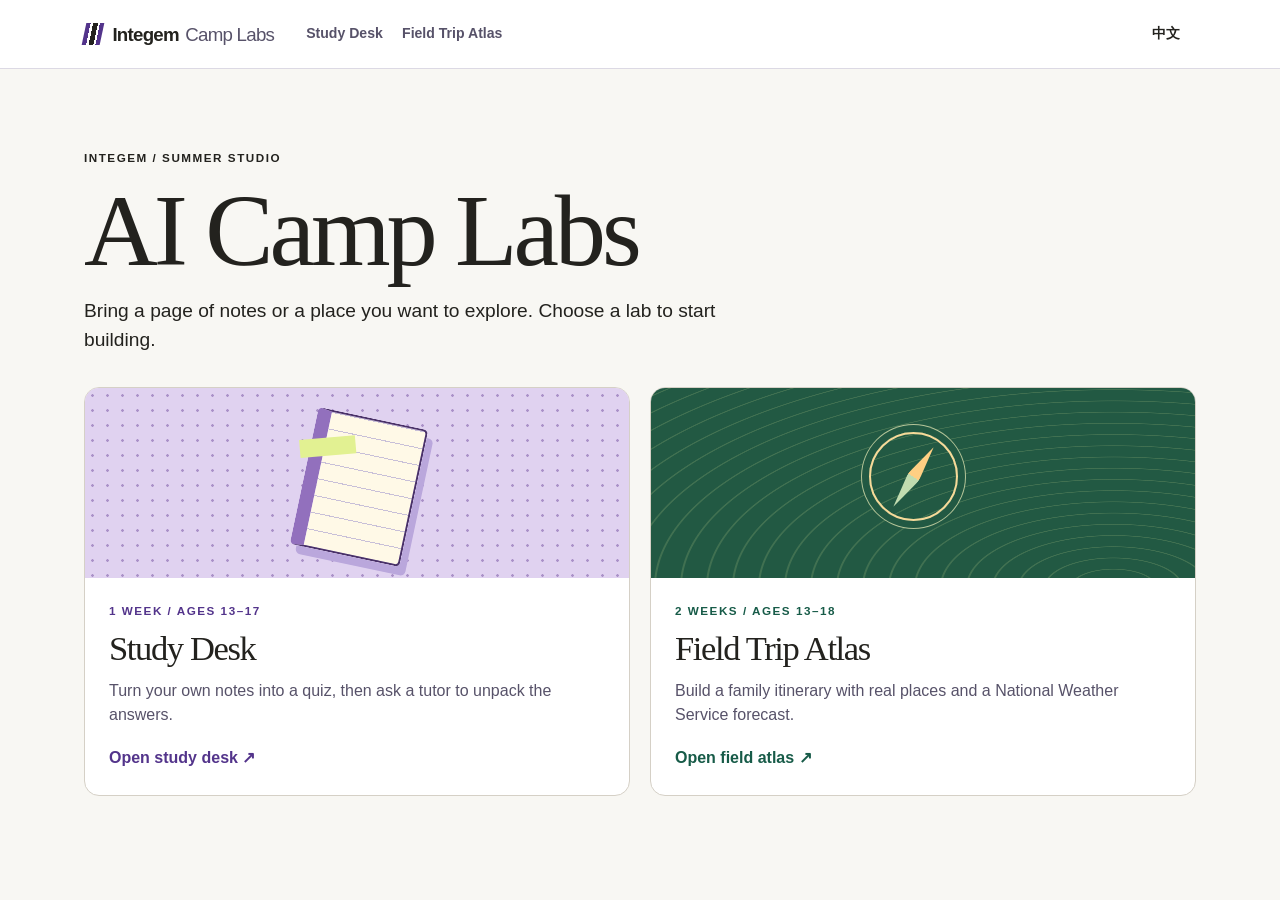
==== docs/index.html @ 94a26881 "Build both bilingual camp labs and the course home" ====
<!doctype html>
<html lang="en">
<head>
  <meta charset="utf-8">
  <meta name="viewport" content="width=device-width,initial-scale=1">
  <meta name="referrer" content="strict-origin-when-cross-origin">
  <title>Course studio · Integem Camp Labs</title>
  <link rel="stylesheet" href="./camp.css">
  <script src="./config.js" defer></script>
  <script type="module" src="./home.js"></script>
</head>
<body class="home">
  <header id="mast"></header>
  <main id="app" tabindex="-1"></main>
  <noscript>Enable JavaScript to open Course studio. <a href="./">Course home</a></noscript>
</body>
</html>
---- docs/camp.css ----
*{box-sizing:border-box}
:root{color-scheme:light;--ink:#231f33;--muted:#575269;--line:#dcd9e4;--paper:#f8f6fb;--panel:#fff;--accent:#53348b;--deep:#38265e;--soft:#eee6fb;--mark:#ecf688;--serif:"Instrument Serif",Georgia,"Times New Roman",serif;--sans:"Inter","Segoe UI","Microsoft YaHei",Arial,sans-serif}
body{background:var(--paper);color:var(--ink);font:16px/1.55 var(--sans);margin:0;min-height:100vh}
body.travel{--ink:#173a31;--muted:#486657;--line:#ced9cd;--paper:#f5f6ed;--accent:#175b48;--deep:#164132;--soft:#e0eddc;--mark:#ffd07d}
a{color:var(--accent);text-underline-offset:.2em}button,input,textarea,select{font:inherit}button{appearance:none;cursor:pointer;border:1px solid var(--line);background:white;color:var(--ink);border-radius:8px;min-height:44px;padding:.54rem .92rem;font-weight:630;line-height:1.28}
button:hover:not(:disabled),.course:hover{border-color:var(--accent)}button:disabled{opacity:.52;cursor:default}button:focus-visible,a:focus-visible,input:focus-visible,textarea:focus-visible,select:focus-visible{outline:3px solid #bf7200;outline-offset:3px}
button.primary{color:white;background:var(--accent);border-color:var(--accent)}button.primary:hover:not(:disabled){background:var(--deep)}button.subtle,.chip.active{background:var(--soft);border-color:var(--accent);color:var(--accent)}button.text-btn{background:none;border:0;color:var(--accent);text-decoration:underline;text-underline-offset:3px}
#mast{background:var(--panel);border-bottom:1px solid var(--line)}.mast-inner{max-width:1200px;margin:auto;padding:12px clamp(16px,4vw,44px);display:flex;gap:2rem;align-items:center}.brand{display:flex;gap:.4rem;align-items:center;color:var(--ink);font-size:1.17rem;font-weight:800;text-decoration:none;white-space:nowrap;letter-spacing:-.04em}.brand span{font-weight:500;color:var(--muted)}.sigil{width:18px;height:22px;background:linear-gradient(90deg,var(--accent) 0 24%,transparent 24% 38%,var(--ink) 38% 65%,transparent 65% 76%,var(--accent) 76%);transform:skew(-12deg);margin-right:.25rem}.mast-inner nav{display:flex;gap:1.2rem;align-items:center}.mast-inner nav a{font-size:.88rem;font-weight:650;color:var(--muted);text-decoration:none;padding:7px 0}.mast-inner nav a[aria-current]{color:var(--accent);box-shadow:0 2px var(--accent)}.toolbar{margin-left:auto;display:flex;gap:.5rem;align-items:center}.toolbar button{font-size:.85rem}.language{background:transparent;border-color:transparent}
.skip{position:absolute;transform:translateY(-140%);background:white;padding:8px;z-index:5}.skip:focus{transform:translateY(0)}
main{max-width:1200px;margin:auto;padding:clamp(18px,3.3vw,42px) clamp(16px,4vw,44px) 80px}h1,h2,h3,p{margin:0}h1,h2{font-family:var(--serif);font-weight:500;line-height:1.04;letter-spacing:-.04em}h1{font-size:clamp(2.65rem,6.4vw,5.5rem)}h2{font-size:clamp(1.65rem,2.7vw,2.25rem)}h3{font-size:1.05rem;line-height:1.35}p{overflow-wrap:anywhere}.eyebrow{font-size:.73rem;font-weight:780;letter-spacing:.13em;text-transform:uppercase;margin-bottom:.65rem}.intro{font-size:clamp(1rem,1.55vw,1.2rem);max-width:62ch;margin-top:.7rem}.hero{position:relative;isolation:isolate;overflow:hidden;display:flex;align-items:center;min-height:185px;padding:clamp(22px,3.3vw,40px);border-radius:17px;margin-bottom:20px}.hero>div:first-child{z-index:1;max-width:76%}.study .hero{background:#e6dcfc;color:#352153}.travel .hero{background:#164635;color:#fff9df}.hero-art{position:absolute;inset:0 0 0 auto;width:29%;overflow:hidden;pointer-events:none}.hero-art.study{background-image:radial-gradient(#a793ca 1px,transparent 1.5px);background-size:13px 13px}.hero-art .shape{position:absolute;display:block}.hero-art.study .a,.cover.study .emblem{width:118px;height:150px;left:30%;top:11%;background:repeating-linear-gradient(0deg,#fff9e7 0 16px,#c8bfd8 16px 17px);border:2px solid #493168;border-left:14px solid #9270bd;transform:rotate(12deg);box-shadow:7px 8px 0 #baa7dc;border-radius:5px}.hero-art.study .b{width:83px;height:20px;background:#e6f588;left:18%;top:31%;transform:rotate(-8deg)}.hero-art.study .c{background:#4d3579;width:10px;height:110px;right:19%;top:33%;transform:rotate(25deg);border-radius:5px}
.hero-art.travel,.cover.travel{background-color:#225943;background-image:repeating-radial-gradient(ellipse at 85% 105%,transparent 0 15px,#8baa734a 16px 17px,transparent 18px 26px)}.hero-art.travel .a,.cover.travel .emblem{width:89px;height:89px;left:39%;top:22%;border-radius:50%;border:2px solid #f6da99;box-shadow:0 0 0 7px #225943,0 0 0 8px #b5c599}.hero-art.travel .b,.cover.travel .emblem i{width:13px;height:72px;background:linear-gradient(#ffcf83 50%,#c1dcb0 50%);clip-path:polygon(50% 0%,100% 50%,50% 100%,0% 50%);transform:rotate(34deg);top:calc(22% + 9px);left:calc(39% + 37px)}
.grid{display:grid;grid-template-columns:minmax(0,1.04fr) minmax(0,1fr);gap:18px;align-items:start}.stack{display:grid;gap:18px;min-width:0}.panel{min-width:0;border:1px solid var(--line);border-radius:14px;background:var(--panel);padding:clamp(16px,2.35vw,28px);display:grid;gap:14px}.field{display:grid;gap:6px;min-width:0}.field>span,.field-title{font-size:.86rem;font-weight:720}.field input,.field select,.field textarea,input[type=date],select,textarea{width:100%;min-width:0;max-width:100%;padding:10px 12px;border:1px solid #aca8b7;border-radius:7px;background:white;color:var(--ink);font-size:1rem}.field input,.field select,select{min-height:44px}.field textarea,textarea{resize:vertical;line-height:1.55}.notes{min-height:238px;background:repeating-linear-gradient(transparent 0 26px,#e8e2ef 26px 27px) local!important;font-family:var(--serif);font-size:1.1rem!important;line-height:27px!important}.actions,.chips,.row{display:flex;flex-wrap:wrap;gap:.5rem;align-items:center}.row.split{justify-content:space-between}.pair{display:grid;grid-template-columns:minmax(0,1.35fr) minmax(0,1fr);gap:12px}.small{font-size:.88rem}.muted,.small{color:var(--muted)}.notice{font-size:.9rem;color:var(--accent);overflow-wrap:anywhere}.notice:empty{display:none}.error{color:#a02f24}.tag{display:inline-block;background:var(--soft);border-radius:5px;color:var(--accent);font-weight:730;font-size:.73rem;letter-spacing:.035em;padding:3px 8px}.note-block{border-left:3px solid var(--accent);background:var(--soft);padding:10px 14px;border-radius:0 6px 6px 0}.note-block q{display:block;margin-top:6px}.options{display:grid;gap:8px}.option{display:flex;align-items:center;gap:.75rem;text-align:left;font-weight:500;min-height:46px}.option span:first-child{border:1px solid var(--line);font-size:.79rem;font-weight:740;border-radius:5px;padding:.1rem .4rem}.option[aria-pressed=true]{border-color:var(--accent);background:var(--soft)}.option:disabled{opacity:1}.option.correct{background:#e5f3d9;border-color:#628047}.option.wrong{background:#fff0e7;border-color:#a35a39}.score{font:500 2.6rem/1 var(--serif)}.review,.places,.itinerary,.thread,.weather-days{display:grid;gap:9px}.review-item,.place,.stop,.day-card,.bubble{border:1px solid var(--line);border-radius:9px;padding:12px;display:grid;gap:7px;min-width:0}.review-item button,.place button,.stop button{justify-self:start}.place-head{display:flex;align-items:baseline;justify-content:space-between;gap:8px}.place-head h3{min-width:0}.place .actions a{font-size:.87rem}.chip{min-height:40px;font-size:.85rem;padding:.4rem .7rem;border-radius:20px}.day-title{font-weight:750;color:var(--accent)}.itinerary>section{display:grid;gap:9px;border-top:1px solid var(--line);padding-top:14px}.stop{background:var(--paper)}.stop .actions button{min-width:42px}.stop p,.bubble p,.weather-days p{white-space:pre-wrap}.weather-days{grid-template-columns:repeat(auto-fit,minmax(min(100%,150px),1fr))}.day-card{background:#f2f5e8}.weather-period+.weather-period{border-top:1px solid var(--line);margin-top:6px;padding-top:5px}.bubble{background:var(--paper)}.bubble.user{border-left:3px solid var(--accent)}.thread{max-height:390px;overflow:auto}.thread:empty{display:none}.ai-dialog{color:var(--ink);background:var(--panel);border:1px solid var(--line);border-radius:14px;width:min(480px,calc(100% - 24px));max-height:calc(100dvh - 30px);overflow:auto;padding:clamp(16px,3vw,28px)}.ai-dialog form{display:grid;gap:13px}.ai-dialog::backdrop{background:#211a2d80}
.home{--paper:#f8f7f3;--ink:#23221e}.home-intro{padding:2.4rem 0 2rem}.home-intro h1{font-size:clamp(3rem,8vw,7rem)}.course-grid{display:grid;grid-template-columns:1fr 1fr;gap:20px}.course{display:block;overflow:hidden;color:inherit;text-decoration:none;border:1px solid #d5d0c6;border-radius:15px;background:#fff}.cover{height:clamp(120px,15vw,190px);position:relative;overflow:hidden}.cover.study{background-color:#e0d2f0;background-image:radial-gradient(#aa91c8 1.2px,transparent 1.5px);background-size:15px 15px}.cover.study .emblem{position:absolute;left:40%;top:15%;width:112px;height:140px}.cover.study .emblem i{display:block;width:56px;height:18px;background:#e2f192;transform:translate(-25px,26px) rotate(-17deg)}.cover.travel .emblem{position:absolute;top:23%;left:40%}.cover.travel .emblem i{position:absolute;top:7px;left:36px}.course-copy{padding:24px}.course-copy p:not(.eyebrow){margin:12px 0;color:var(--muted)}.course-copy strong{display:inline-block;margin-top:6px}.course.travel .eyebrow,.course.travel strong{color:#175b48}.course.study .eyebrow,.course.study strong{color:#53348b}
@media(max-width:780px){.mast-inner{gap:1rem;flex-wrap:wrap}.grid{grid-template-columns:1fr}.hero{min-height:168px}.hero>div:first-child{max-width:78%}.grid .stack{display:contents}.panel[data-order]{order:var(--order)}.mast-inner nav{gap:.8rem}.course-grid{gap:12px}}
@media(max-width:610px){.mast-inner{row-gap:3px;padding-block:8px}.mast-inner nav{order:3;flex-basis:100%}.toolbar{gap:0}.toolbar button{min-height:40px;padding:5px 9px}.hero>div:first-child{max-width:100%}.hero-art{display:none}.hero{min-height:0}.course-grid{grid-template-columns:1fr}.home-intro{padding:1.4rem 0}.course-copy{padding:18px}.cover{height:110px}.cover.study .emblem{height:100px;width:80px}.cover.travel .emblem{top:10%}.panel{gap:12px}.field textarea.notes{min-height:175px}.actions button{flex-grow:0}.pair{gap:8px}.place-head{flex-wrap:wrap}.ai-dialog{margin:auto}.mast-inner nav a{padding:4px 0}.small{font-size:.85rem}}
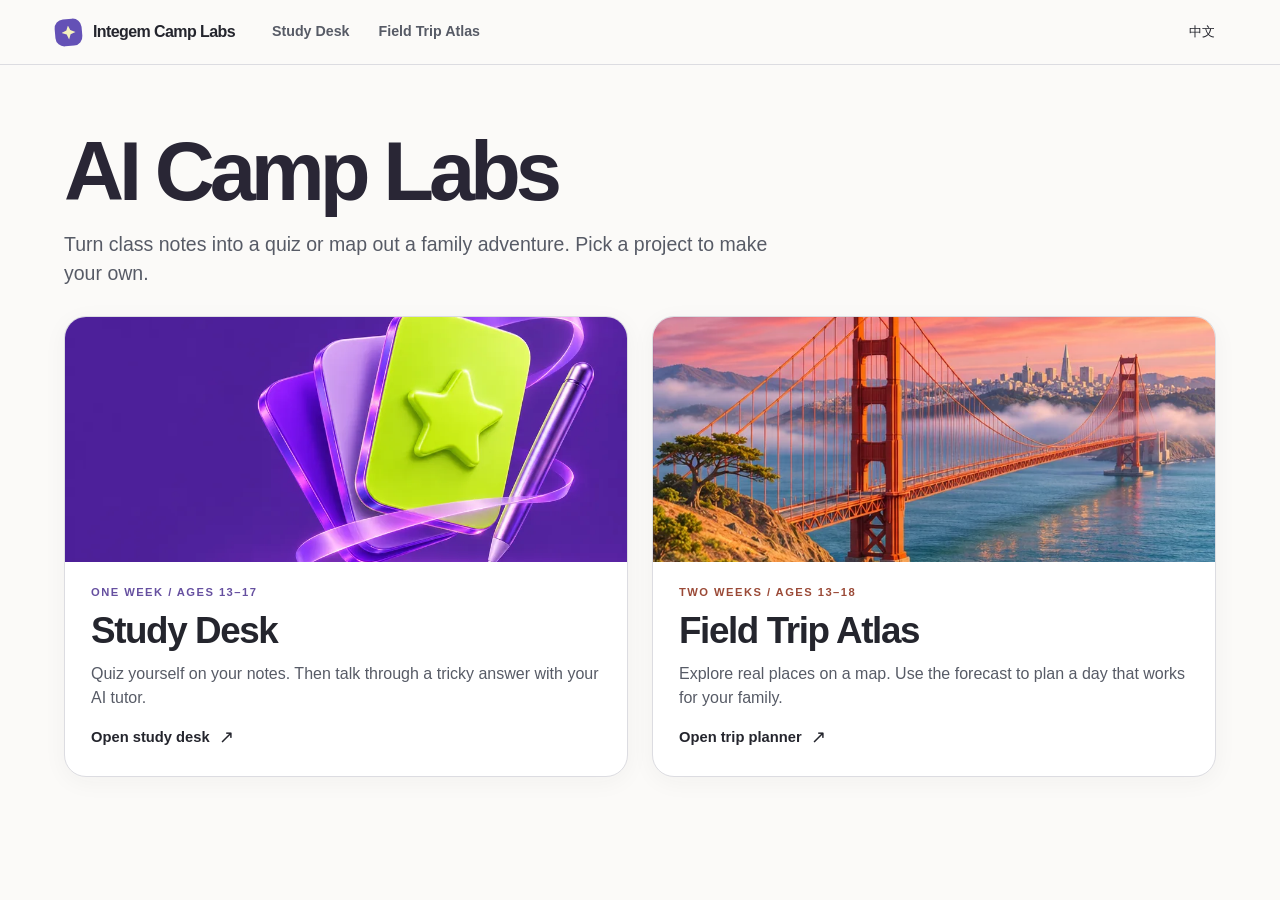
==== commit 5dd31035: "Preserve mobile navigation for keyboard users and polish trip dates" ====
--- a/docs/index.html
+++ b/docs/index.html
@@ -2,12 +2,14 @@
 <html lang="en">
 <head>
   <meta charset="utf-8">
-  <meta name="viewport" content="width=device-width,initial-scale=1">
+  <meta name="viewport" content="width=device-width,initial-scale=1,viewport-fit=cover">
   <meta name="referrer" content="strict-origin-when-cross-origin">
   <title>Course studio · Integem Camp Labs</title>
   <link rel="stylesheet" href="./camp.css">
+  <link rel="stylesheet" href="./mobile.css" data-app-style>
+  <meta name="theme-color" content="#faf7ef">
   <script src="./config.js" defer></script>
-  <script type="module" src="./home.js"></script>
+  <script type="module" src="./home.js?v=pocket1"></script>
 </head>
 <body class="home">
   <header id="mast"></header>
--- a/docs/camp.css
+++ b/docs/camp.css
@@ -1,15 +1,1429 @@
-*{box-sizing:border-box}
-:root{color-scheme:light;--ink:#231f33;--muted:#575269;--line:#dcd9e4;--paper:#f8f6fb;--panel:#fff;--accent:#53348b;--deep:#38265e;--soft:#eee6fb;--mark:#ecf688;--serif:"Instrument Serif",Georgia,"Times New Roman",serif;--sans:"Inter","Segoe UI","Microsoft YaHei",Arial,sans-serif}
-body{background:var(--paper);color:var(--ink);font:16px/1.55 var(--sans);margin:0;min-height:100vh}
-body.travel{--ink:#173a31;--muted:#486657;--line:#ced9cd;--paper:#f5f6ed;--accent:#175b48;--deep:#164132;--soft:#e0eddc;--mark:#ffd07d}
-a{color:var(--accent);text-underline-offset:.2em}button,input,textarea,select{font:inherit}button{appearance:none;cursor:pointer;border:1px solid var(--line);background:white;color:var(--ink);border-radius:8px;min-height:44px;padding:.54rem .92rem;font-weight:630;line-height:1.28}
-button:hover:not(:disabled),.course:hover{border-color:var(--accent)}button:disabled{opacity:.52;cursor:default}button:focus-visible,a:focus-visible,input:focus-visible,textarea:focus-visible,select:focus-visible{outline:3px solid #bf7200;outline-offset:3px}
-button.primary{color:white;background:var(--accent);border-color:var(--accent)}button.primary:hover:not(:disabled){background:var(--deep)}button.subtle,.chip.active{background:var(--soft);border-color:var(--accent);color:var(--accent)}button.text-btn{background:none;border:0;color:var(--accent);text-decoration:underline;text-underline-offset:3px}
-#mast{background:var(--panel);border-bottom:1px solid var(--line)}.mast-inner{max-width:1200px;margin:auto;padding:12px clamp(16px,4vw,44px);display:flex;gap:2rem;align-items:center}.brand{display:flex;gap:.4rem;align-items:center;color:var(--ink);font-size:1.17rem;font-weight:800;text-decoration:none;white-space:nowrap;letter-spacing:-.04em}.brand span{font-weight:500;color:var(--muted)}.sigil{width:18px;height:22px;background:linear-gradient(90deg,var(--accent) 0 24%,transparent 24% 38%,var(--ink) 38% 65%,transparent 65% 76%,var(--accent) 76%);transform:skew(-12deg);margin-right:.25rem}.mast-inner nav{display:flex;gap:1.2rem;align-items:center}.mast-inner nav a{font-size:.88rem;font-weight:650;color:var(--muted);text-decoration:none;padding:7px 0}.mast-inner nav a[aria-current]{color:var(--accent);box-shadow:0 2px var(--accent)}.toolbar{margin-left:auto;display:flex;gap:.5rem;align-items:center}.toolbar button{font-size:.85rem}.language{background:transparent;border-color:transparent}
-.skip{position:absolute;transform:translateY(-140%);background:white;padding:8px;z-index:5}.skip:focus{transform:translateY(0)}
-main{max-width:1200px;margin:auto;padding:clamp(18px,3.3vw,42px) clamp(16px,4vw,44px) 80px}h1,h2,h3,p{margin:0}h1,h2{font-family:var(--serif);font-weight:500;line-height:1.04;letter-spacing:-.04em}h1{font-size:clamp(2.65rem,6.4vw,5.5rem)}h2{font-size:clamp(1.65rem,2.7vw,2.25rem)}h3{font-size:1.05rem;line-height:1.35}p{overflow-wrap:anywhere}.eyebrow{font-size:.73rem;font-weight:780;letter-spacing:.13em;text-transform:uppercase;margin-bottom:.65rem}.intro{font-size:clamp(1rem,1.55vw,1.2rem);max-width:62ch;margin-top:.7rem}.hero{position:relative;isolation:isolate;overflow:hidden;display:flex;align-items:center;min-height:185px;padding:clamp(22px,3.3vw,40px);border-radius:17px;margin-bottom:20px}.hero>div:first-child{z-index:1;max-width:76%}.study .hero{background:#e6dcfc;color:#352153}.travel .hero{background:#164635;color:#fff9df}.hero-art{position:absolute;inset:0 0 0 auto;width:29%;overflow:hidden;pointer-events:none}.hero-art.study{background-image:radial-gradient(#a793ca 1px,transparent 1.5px);background-size:13px 13px}.hero-art .shape{position:absolute;display:block}.hero-art.study .a,.cover.study .emblem{width:118px;height:150px;left:30%;top:11%;background:repeating-linear-gradient(0deg,#fff9e7 0 16px,#c8bfd8 16px 17px);border:2px solid #493168;border-left:14px solid #9270bd;transform:rotate(12deg);box-shadow:7px 8px 0 #baa7dc;border-radius:5px}.hero-art.study .b{width:83px;height:20px;background:#e6f588;left:18%;top:31%;transform:rotate(-8deg)}.hero-art.study .c{background:#4d3579;width:10px;height:110px;right:19%;top:33%;transform:rotate(25deg);border-radius:5px}
-.hero-art.travel,.cover.travel{background-color:#225943;background-image:repeating-radial-gradient(ellipse at 85% 105%,transparent 0 15px,#8baa734a 16px 17px,transparent 18px 26px)}.hero-art.travel .a,.cover.travel .emblem{width:89px;height:89px;left:39%;top:22%;border-radius:50%;border:2px solid #f6da99;box-shadow:0 0 0 7px #225943,0 0 0 8px #b5c599}.hero-art.travel .b,.cover.travel .emblem i{width:13px;height:72px;background:linear-gradient(#ffcf83 50%,#c1dcb0 50%);clip-path:polygon(50% 0%,100% 50%,50% 100%,0% 50%);transform:rotate(34deg);top:calc(22% + 9px);left:calc(39% + 37px)}
-.grid{display:grid;grid-template-columns:minmax(0,1.04fr) minmax(0,1fr);gap:18px;align-items:start}.stack{display:grid;gap:18px;min-width:0}.panel{min-width:0;border:1px solid var(--line);border-radius:14px;background:var(--panel);padding:clamp(16px,2.35vw,28px);display:grid;gap:14px}.field{display:grid;gap:6px;min-width:0}.field>span,.field-title{font-size:.86rem;font-weight:720}.field input,.field select,.field textarea,input[type=date],select,textarea{width:100%;min-width:0;max-width:100%;padding:10px 12px;border:1px solid #aca8b7;border-radius:7px;background:white;color:var(--ink);font-size:1rem}.field input,.field select,select{min-height:44px}.field textarea,textarea{resize:vertical;line-height:1.55}.notes{min-height:238px;background:repeating-linear-gradient(transparent 0 26px,#e8e2ef 26px 27px) local!important;font-family:var(--serif);font-size:1.1rem!important;line-height:27px!important}.actions,.chips,.row{display:flex;flex-wrap:wrap;gap:.5rem;align-items:center}.row.split{justify-content:space-between}.pair{display:grid;grid-template-columns:minmax(0,1.35fr) minmax(0,1fr);gap:12px}.small{font-size:.88rem}.muted,.small{color:var(--muted)}.notice{font-size:.9rem;color:var(--accent);overflow-wrap:anywhere}.notice:empty{display:none}.error{color:#a02f24}.tag{display:inline-block;background:var(--soft);border-radius:5px;color:var(--accent);font-weight:730;font-size:.73rem;letter-spacing:.035em;padding:3px 8px}.note-block{border-left:3px solid var(--accent);background:var(--soft);padding:10px 14px;border-radius:0 6px 6px 0}.note-block q{display:block;margin-top:6px}.options{display:grid;gap:8px}.option{display:flex;align-items:center;gap:.75rem;text-align:left;font-weight:500;min-height:46px}.option span:first-child{border:1px solid var(--line);font-size:.79rem;font-weight:740;border-radius:5px;padding:.1rem .4rem}.option[aria-pressed=true]{border-color:var(--accent);background:var(--soft)}.option:disabled{opacity:1}.option.correct{background:#e5f3d9;border-color:#628047}.option.wrong{background:#fff0e7;border-color:#a35a39}.score{font:500 2.6rem/1 var(--serif)}.review,.places,.itinerary,.thread,.weather-days{display:grid;gap:9px}.review-item,.place,.stop,.day-card,.bubble{border:1px solid var(--line);border-radius:9px;padding:12px;display:grid;gap:7px;min-width:0}.review-item button,.place button,.stop button{justify-self:start}.place-head{display:flex;align-items:baseline;justify-content:space-between;gap:8px}.place-head h3{min-width:0}.place .actions a{font-size:.87rem}.chip{min-height:40px;font-size:.85rem;padding:.4rem .7rem;border-radius:20px}.day-title{font-weight:750;color:var(--accent)}.itinerary>section{display:grid;gap:9px;border-top:1px solid var(--line);padding-top:14px}.stop{background:var(--paper)}.stop .actions button{min-width:42px}.stop p,.bubble p,.weather-days p{white-space:pre-wrap}.weather-days{grid-template-columns:repeat(auto-fit,minmax(min(100%,150px),1fr))}.day-card{background:#f2f5e8}.weather-period+.weather-period{border-top:1px solid var(--line);margin-top:6px;padding-top:5px}.bubble{background:var(--paper)}.bubble.user{border-left:3px solid var(--accent)}.thread{max-height:390px;overflow:auto}.thread:empty{display:none}.ai-dialog{color:var(--ink);background:var(--panel);border:1px solid var(--line);border-radius:14px;width:min(480px,calc(100% - 24px));max-height:calc(100dvh - 30px);overflow:auto;padding:clamp(16px,3vw,28px)}.ai-dialog form{display:grid;gap:13px}.ai-dialog::backdrop{background:#211a2d80}
-.home{--paper:#f8f7f3;--ink:#23221e}.home-intro{padding:2.4rem 0 2rem}.home-intro h1{font-size:clamp(3rem,8vw,7rem)}.course-grid{display:grid;grid-template-columns:1fr 1fr;gap:20px}.course{display:block;overflow:hidden;color:inherit;text-decoration:none;border:1px solid #d5d0c6;border-radius:15px;background:#fff}.cover{height:clamp(120px,15vw,190px);position:relative;overflow:hidden}.cover.study{background-color:#e0d2f0;background-image:radial-gradient(#aa91c8 1.2px,transparent 1.5px);background-size:15px 15px}.cover.study .emblem{position:absolute;left:40%;top:15%;width:112px;height:140px}.cover.study .emblem i{display:block;width:56px;height:18px;background:#e2f192;transform:translate(-25px,26px) rotate(-17deg)}.cover.travel .emblem{position:absolute;top:23%;left:40%}.cover.travel .emblem i{position:absolute;top:7px;left:36px}.course-copy{padding:24px}.course-copy p:not(.eyebrow){margin:12px 0;color:var(--muted)}.course-copy strong{display:inline-block;margin-top:6px}.course.travel .eyebrow,.course.travel strong{color:#175b48}.course.study .eyebrow,.course.study strong{color:#53348b}
-@media(max-width:780px){.mast-inner{gap:1rem;flex-wrap:wrap}.grid{grid-template-columns:1fr}.hero{min-height:168px}.hero>div:first-child{max-width:78%}.grid .stack{display:contents}.panel[data-order]{order:var(--order)}.mast-inner nav{gap:.8rem}.course-grid{gap:12px}}
-@media(max-width:610px){.mast-inner{row-gap:3px;padding-block:8px}.mast-inner nav{order:3;flex-basis:100%}.toolbar{gap:0}.toolbar button{min-height:40px;padding:5px 9px}.hero>div:first-child{max-width:100%}.hero-art{display:none}.hero{min-height:0}.course-grid{grid-template-columns:1fr}.home-intro{padding:1.4rem 0}.course-copy{padding:18px}.cover{height:110px}.cover.study .emblem{height:100px;width:80px}.cover.travel .emblem{top:10%}.panel{gap:12px}.field textarea.notes{min-height:175px}.actions button{flex-grow:0}.pair{gap:8px}.place-head{flex-wrap:wrap}.ai-dialog{margin:auto}.mast-inner nav a{padding:4px 0}.small{font-size:.85rem}}
+* {
+  box-sizing: border-box;
+}
+[hidden] {
+  display: none !important;
+}
+:root {
+  color-scheme: light;
+  --page: #fbfaf8;
+  --panel: #fff;
+  --surface: #f4f3f0;
+  --ink: #24252d;
+  --muted: #575b66;
+  --line: #dcdce1;
+  --accent: #b6324c;
+  --on-accent: #fff;
+  --tint: #fceaf0;
+  --field: #fff;
+  --display: Inter, Geist, "Segoe UI", "Helvetica Neue", Arial, sans-serif;
+  --shadow: 0 5px 24px #2523320b;
+  font-family: var(--display);
+  font-synthesis: none;
+}
+body {
+  margin: 0;
+  background: var(--page);
+  color: var(--ink);
+  font-size: 16px;
+  line-height: 1.5;
+  -webkit-font-smoothing: antialiased;
+}
+body.study {
+  color-scheme: dark;
+  --page: #16171f;
+  --panel: #21232e;
+  --surface: #292b38;
+  --ink: #f6f4ff;
+  --muted: #bab9cd;
+  --line: #404151;
+  --accent: #c7b6ff;
+  --on-accent: #272036;
+  --tint: #383249;
+  --field: #191b24;
+  --shadow: 0 5px 24px #06081314;
+}
+body.travel {
+  --page: #fcfbf8;
+  --surface: #f6f4ef;
+}
+a {
+  color: inherit;
+  text-underline-offset: 0.22em;
+}
+a:hover {
+  text-decoration: underline;
+}
+h1,
+h2,
+h3,
+p,
+figure {
+  margin: 0;
+}
+h1,
+h2,
+h3 {
+  line-height: 1.14;
+  letter-spacing: -0.038em;
+  text-wrap: balance;
+}
+h1 {
+  font-size: clamp(2.6rem, 5.9vw, 5rem);
+  font-weight: 755;
+  letter-spacing: -0.062em;
+}
+h2 {
+  font-size: clamp(1.3rem, 2.1vw, 1.72rem);
+  font-weight: 715;
+}
+h3 {
+  font-size: 1.15rem;
+  font-weight: 685;
+}
+button,
+input,
+textarea,
+select {
+  font: inherit;
+}
+button,
+summary,
+select {
+  cursor: pointer;
+}
+button {
+  min-height: 42px;
+  background: var(--surface);
+  color: var(--ink);
+  border: 1px solid var(--line);
+  border-radius: 11px;
+  padding: 0.55rem 0.95rem;
+  font-size: 0.91rem;
+  font-weight: 620;
+  line-height: 1.25;
+}
+button:enabled:hover {
+  border-color: var(--muted);
+  filter: brightness(0.97);
+}
+button:disabled {
+  cursor: default;
+  opacity: 0.55;
+}
+button.primary,
+.map-add {
+  background: var(--accent);
+  color: var(--on-accent);
+  border-color: transparent;
+}
+button.primary:enabled:hover,
+.map-add:enabled:hover {
+  border-color: transparent;
+  filter: brightness(0.94);
+}
+button.text-btn {
+  background: transparent;
+  border-color: transparent;
+}
+button.text-btn:enabled:hover {
+  border-color: transparent;
+  text-decoration: underline;
+}
+:focus-visible {
+  outline: 3px solid #386dcf;
+  outline-offset: 3px;
+}
+.study :focus-visible {
+  outline-color: #ccbcff;
+}
+input,
+textarea,
+select {
+  color: var(--ink);
+  background: var(--field);
+  border: 1px solid var(--line);
+  border-radius: 11px;
+  min-width: 0;
+  width: 100%;
+  padding: 0.66rem 0.8rem;
+  min-height: 44px;
+  line-height: 1.4;
+  font-size: 1rem;
+}
+textarea {
+  resize: vertical;
+}
+main {
+  max-width: 1232px;
+  margin: 0 auto;
+  padding: 28px 40px 80px;
+}
+main:focus {
+  outline: none;
+}
+#mast {
+  border-bottom: 1px solid var(--line);
+  background: var(--panel);
+}
+.mast-inner {
+  max-width: 1232px;
+  min-height: 68px;
+  padding: 10px 40px;
+  margin: auto;
+  display: flex;
+  align-items: center;
+  gap: 26px;
+}
+.brand,
+.mast-inner nav a,
+.course {
+  text-decoration: none;
+}
+.brand {
+  display: inline-flex;
+  align-items: center;
+  gap: 7px;
+  white-space: nowrap;
+  font-weight: 760;
+  font-size: 1.06rem;
+  letter-spacing: -0.04em;
+}
+.brand:hover,
+.course:hover {
+  text-decoration: none;
+}
+.brand span {
+  font-weight: 510;
+  color: var(--muted);
+}
+.sigil {
+  width: 27px;
+  height: 27px;
+  border-radius: 9px;
+  background: #6451b6;
+  display: inline-grid;
+  place-items: center;
+  transform: rotate(-5deg);
+  margin-right: 2px;
+}
+.sigil::before {
+  content: "";
+  width: 14px;
+  height: 14px;
+  background: #f5f2be;
+  clip-path: polygon(
+    50% 0,
+    64% 34%,
+    100% 50%,
+    64% 63%,
+    50% 100%,
+    36% 63%,
+    0 50%,
+    36% 34%
+  );
+}
+.study .sigil {
+  background: #c1adfb;
+}
+.study .sigil::before {
+  background: #30234b;
+}
+.mast-inner nav {
+  display: flex;
+  align-items: center;
+  gap: 7px;
+}
+.mast-inner nav a {
+  display: flex;
+  align-items: center;
+  min-height: 40px;
+  padding: 5px 11px;
+  font-size: 0.89rem;
+  font-weight: 600;
+  color: var(--muted);
+  border-radius: 9px;
+}
+.mast-inner nav a[aria-current="page"] {
+  color: var(--ink);
+  background: var(--surface);
+}
+.mast-inner nav a:hover {
+  color: var(--ink);
+}
+.toolbar {
+  margin-left: auto;
+  display: flex;
+  align-items: center;
+  gap: 7px;
+}
+.toolbar button {
+  background: transparent;
+  min-height: 40px;
+  padding: 0.45rem 0.85rem;
+}
+.toolbar .language {
+  border-color: transparent;
+}
+.skip {
+  position: absolute;
+  left: 1rem;
+  top: -8rem;
+  z-index: 12;
+  background: var(--panel);
+  padding: 10px;
+}
+.skip:focus {
+  top: 0.5rem;
+}
+.hero {
+  display: grid;
+  grid-template-columns: 1.06fr 1fr;
+  isolation: isolate;
+  position: relative;
+  overflow: hidden;
+  align-items: stretch;
+  min-height: 230px;
+  border-radius: 24px;
+}
+.hero-copy {
+  align-self: center;
+  padding: 32px clamp(24px, 4vw, 56px);
+  z-index: 1;
+}
+.hero .intro {
+  line-height: 1.52;
+  max-width: 32em;
+  margin-top: 12px;
+  font-size: clamp(0.99rem, 1.5vw, 1.13rem);
+}
+.eyebrow,
+.place-meta {
+  font-size: 0.7rem;
+  letter-spacing: 0.13em;
+  font-weight: 730;
+  line-height: 1.4;
+}
+.hero .eyebrow {
+  margin-bottom: 12px;
+}
+.hero-picture {
+  position: relative;
+  min-width: 0;
+  overflow: hidden;
+}
+.hero-image {
+  height: 100%;
+  width: 100%;
+  display: block;
+  position: absolute;
+  inset: 0;
+  object-fit: cover;
+  object-position: center;
+}
+.study-hero {
+  background: #302655;
+  color: #fff;
+}
+.study-hero .eyebrow {
+  color: #d8cbff;
+}
+.study-hero .intro {
+  color: #e3dbf1;
+}
+.study-hero .hero-image {
+  object-position: 50% 54%;
+  mask-image: linear-gradient(90deg, transparent 0, #000 18%);
+}
+.travel-hero {
+  background: #f6ebdd;
+  color: #302820;
+}
+.travel-hero .eyebrow {
+  color: #775138;
+}
+.travel-hero .intro {
+  color: #55483e;
+}
+.travel-hero .hero-image {
+  mask-image: linear-gradient(90deg, transparent 0, #000 15%);
+  object-position: 50% 55%;
+}
+.city-caption {
+  position: absolute;
+  right: 16px;
+  bottom: 12px;
+  color: #fff;
+  background: #292c3de0;
+  border-radius: 20px;
+  padding: 5px 12px;
+  font-size: 0.74rem;
+  font-weight: 650;
+}
+.home-intro {
+  padding: 32px 0 28px;
+}
+.home-intro h1 {
+  color: #292635;
+  font-size: clamp(3rem, 6.5vw, 5.4rem);
+}
+.home-intro .intro {
+  color: var(--muted);
+  font-size: clamp(1rem, 2vw, 1.22rem);
+  max-width: 37em;
+  margin-top: 10px;
+}
+.course-grid {
+  display: grid;
+  grid-template-columns: repeat(2, minmax(0, 1fr));
+  gap: 24px;
+}
+.course {
+  display: flex;
+  flex-direction: column;
+  overflow: hidden;
+  border-radius: 22px;
+  border: 1px solid var(--line);
+  background: var(--panel);
+  box-shadow: var(--shadow);
+  transition: transform 0.18s ease, box-shadow 0.18s ease;
+}
+.course:hover {
+  transform: translateY(-3px);
+  box-shadow: 0 8px 24px #29263518;
+}
+.course-image {
+  aspect-ratio: 2.3;
+  overflow: hidden;
+}
+.course-image img {
+  display: block;
+  width: 100%;
+  height: 100%;
+  object-fit: cover;
+  object-position: 50% 49%;
+}
+.course-copy {
+  padding: 23px 26px 25px;
+  display: grid;
+  gap: 10px;
+  flex: 1;
+}
+.course-copy .eyebrow {
+  color: #6650a0;
+}
+.course.travel .eyebrow {
+  color: #9b4a37;
+}
+.course-copy h2 {
+  font-size: clamp(1.65rem, 3vw, 2.3rem);
+}
+.course-copy > p:not(.eyebrow) {
+  color: var(--muted);
+  max-width: 33em;
+}
+.course-action {
+  display: inline-flex;
+  gap: 9px;
+  align-items: center;
+  align-self: end;
+  font-size: 0.92rem;
+  font-weight: 680;
+  padding-top: 4px;
+}
+.course-action span {
+  font-size: 1.1rem;
+}
+.view-tabs {
+  display: flex;
+  gap: 5px;
+  align-items: center;
+  flex-wrap: wrap;
+}
+.view-tab {
+  display: inline-flex;
+  align-items: center;
+  justify-content: center;
+  gap: 8px;
+  min-height: 43px;
+  background: transparent;
+  border-color: transparent;
+  color: var(--muted);
+  border-radius: 11px;
+  white-space: nowrap;
+}
+.view-tab[aria-pressed="true"] {
+  background: var(--ink);
+  color: var(--panel);
+  border-color: transparent;
+}
+.study .view-tab[aria-pressed="true"] {
+  color: #e6dcff;
+  background: #353044;
+}
+.view-tab:enabled:hover {
+  border-color: var(--line);
+}
+.tab-icon {
+  font-size: 1.08em;
+  line-height: 1;
+  opacity: 0.9;
+}
+.study #app > .view-tabs {
+  margin: 22px 0 16px;
+}
+.study-workspace,
+.atlas-workspace {
+  display: grid;
+  grid-template-columns: repeat(2, minmax(0, 1fr));
+  gap: 20px;
+  align-items: start;
+}
+.study-workspace[data-view="tutor"],
+.study-workspace[data-view="record"] {
+  grid-template-columns: minmax(0, 820px);
+}
+.panel {
+  background: var(--panel);
+  border: 1px solid var(--line);
+  border-radius: 19px;
+  box-shadow: var(--shadow);
+  padding: clamp(18px, 2.6vw, 29px);
+  min-width: 0;
+  scroll-margin-top: 16px;
+}
+.panel > h2 {
+  margin-bottom: 19px;
+}
+.panel > .field,
+.panel > .stack,
+.panel > p.small {
+  margin-bottom: 12px;
+}
+.panel > .actions {
+  margin-top: 14px;
+}
+.stack {
+  display: grid;
+  gap: 12px;
+  align-content: start;
+  min-width: 0;
+}
+.stack > button,
+.panel > button {
+  justify-self: start;
+  margin-right: auto;
+}
+.field {
+  display: flex;
+  flex-direction: column;
+  gap: 7px;
+  min-width: 0;
+  font-weight: 610;
+  font-size: 0.87rem;
+}
+.field textarea,
+.field input,
+.field select {
+  font-weight: 400;
+}
+.field textarea:focus,
+.field input:focus {
+  border-color: var(--accent);
+}
+.actions,
+.row,
+.chips,
+.map-tools,
+.map-detail-actions {
+  display: flex;
+  gap: 8px;
+  align-items: center;
+  flex-wrap: wrap;
+}
+.split {
+  justify-content: space-between;
+}
+.small,
+.muted,
+.notice,
+.place-desc,
+.map-help {
+  color: var(--muted);
+  font-size: 0.91rem;
+  line-height: 1.55;
+}
+.notice {
+  margin-top: 10px;
+  font-weight: 530;
+  overflow-wrap: anywhere;
+}
+.notice:empty {
+  display: none;
+}
+.error {
+  color: #ad2445;
+}
+.study .error {
+  color: #ffa5b9;
+}
+.tag {
+  display: inline-flex;
+  justify-self: start;
+  align-self: start;
+  align-items: center;
+  border-radius: 20px;
+  padding: 4px 9px;
+  background: var(--tint);
+  color: var(--accent);
+  font-size: 0.76rem;
+  font-weight: 680;
+}
+.notes {
+  min-height: 252px;
+  line-height: 1.62;
+}
+.quiz-glyph {
+  width: 45px;
+  height: 45px;
+  display: grid;
+  place-items: center;
+  border-radius: 15px;
+  color: #dbcdff;
+  background: #423561;
+  font-size: 1.65rem;
+  font-weight: 750;
+}
+.study .stack h3 {
+  line-height: 1.36;
+}
+.quiz-progress {
+  display: flex;
+  align-items: center;
+  gap: 12px;
+  font-size: 0.8rem;
+  color: var(--muted);
+}
+progress {
+  height: 6px;
+  accent-color: var(--accent);
+  width: min(140px, 40%);
+  border: 0;
+  border-radius: 8px;
+  overflow: hidden;
+  background: var(--line);
+}
+progress::-webkit-progress-bar {
+  background: var(--line);
+}
+progress::-webkit-progress-value {
+  background: var(--accent);
+}
+.options,
+.review,
+.recent-rounds {
+  display: grid;
+  gap: 8px;
+}
+.option {
+  display: flex;
+  align-items: flex-start;
+  text-align: left;
+  gap: 12px;
+  background: var(--field);
+  line-height: 1.48;
+  font-weight: 500;
+}
+.option > span:first-child {
+  flex: none;
+  font-size: 0.8rem;
+  background: var(--surface);
+  border: 1px solid var(--line);
+  border-radius: 7px;
+  min-width: 25px;
+  height: 25px;
+  display: grid;
+  place-items: center;
+}
+.option[aria-pressed="true"] {
+  background: var(--tint);
+  border-color: var(--accent);
+}
+.option:disabled {
+  opacity: 0.9;
+}
+.option.correct {
+  background: #223d34;
+  border-color: #84c9a6;
+}
+.option.wrong {
+  background: #4a2b3c;
+  border-color: #e29ab2;
+}
+.note-block {
+  border-left: 3px solid var(--accent);
+  background: var(--tint);
+  border-radius: 0 11px 11px 0;
+  padding: 12px 14px;
+  font-size: 0.92rem;
+}
+.note-block p,
+.review-item p,
+.bubble p {
+  margin-top: 5px;
+}
+.note-block q {
+  display: block;
+  margin-top: 6px;
+  color: var(--muted);
+}
+.score {
+  font-size: clamp(2.1rem, 5vw, 3rem);
+  font-weight: 735;
+  letter-spacing: -0.06em;
+  color: var(--accent);
+}
+.review-item,
+.round-row {
+  border-top: 1px solid var(--line);
+  padding: 12px 0;
+  overflow-wrap: anywhere;
+}
+.review-item .note-block,
+.review-item button {
+  margin-top: 8px;
+}
+.round-row {
+  display: flex;
+  justify-content: space-between;
+  align-items: center;
+  gap: 10px;
+}
+.recent-rounds {
+  margin: 12px 0;
+}
+.thread {
+  max-height: 340px;
+  overflow: auto;
+  display: grid;
+  gap: 8px;
+}
+.thread:empty {
+  display: none;
+}
+.bubble {
+  border-radius: 12px;
+  background: var(--surface);
+  padding: 12px 15px;
+  white-space: pre-wrap;
+  overflow-wrap: anywhere;
+}
+.bubble strong {
+  font-size: 0.83rem;
+  color: var(--accent);
+}
+.bubble.user {
+  border-left: 3px solid var(--line);
+}
+.trip-controls {
+  margin: 16px 0 0;
+  background: var(--panel);
+  border: 1px solid var(--line);
+  border-radius: 19px;
+  box-shadow: var(--shadow);
+  overflow: hidden;
+}
+.trip-bar {
+  display: grid;
+  grid-template-columns: 1.2fr 1.05fr 0.75fr auto;
+  align-items: center;
+  gap: 18px;
+  padding: 12px 20px;
+}
+.trip-bar .field {
+  gap: 1px;
+  padding-right: 14px;
+  border-right: 1px solid var(--line);
+}
+.trip-bar .field > span {
+  font-size: 0.76rem;
+  letter-spacing: 0.01em;
+}
+.trip-bar select,
+.trip-bar input {
+  border: 1px solid transparent;
+  padding: 3px 4px 3px 0;
+  min-height: 36px;
+  border-radius: 4px;
+  background: transparent;
+  font-weight: 570;
+}
+.trip-bar .primary {
+  border-radius: 24px;
+  min-height: 46px;
+  padding: 0 23px;
+}
+.trip-brief {
+  border-top: 1px solid var(--line);
+}
+.trip-brief summary {
+  display: flex;
+  align-items: center;
+  gap: 10px;
+  font-size: 0.85rem;
+  padding: 10px 20px;
+  min-height: 44px;
+  list-style: none;
+}
+.trip-brief summary::-webkit-details-marker {
+  display: none;
+}
+.trip-brief summary::after {
+  content: "+";
+  margin-left: auto;
+  font-weight: 650;
+  font-size: 1.12rem;
+}
+.trip-brief[open] summary::after {
+  content: "−";
+}
+.trip-brief summary span {
+  color: var(--muted);
+}
+.brief-body {
+  display: grid;
+  grid-template-columns: 1.1fr 1fr;
+  gap: 22px;
+  padding: 5px 20px 18px;
+}
+.brief-body .actions {
+  margin-top: 8px;
+}
+.trip-controls > .notice {
+  margin: 0;
+  padding: 8px 20px 12px;
+}
+.chip {
+  min-height: 36px;
+  border-radius: 25px;
+  background: var(--panel);
+  padding: 5px 12px;
+}
+.chip.active,
+.chip[aria-pressed="true"] {
+  background: var(--tint);
+  border-color: var(--accent);
+  color: var(--accent);
+}
+.atlas-toolbar {
+  display: flex;
+  align-items: center;
+  justify-content: space-between;
+  gap: 12px;
+  margin: 19px 0 14px;
+}
+.day-picker {
+  display: flex;
+  flex-direction: row;
+  align-items: center;
+  gap: 8px;
+  color: var(--muted);
+  font-size: 0.78rem;
+}
+.day-picker select {
+  width: auto;
+  font-size: 0.83rem;
+  color: var(--ink);
+  padding: 0.5rem;
+  min-height: 40px;
+}
+.atlas-workspace {
+  grid-template-columns: minmax(0, 1.03fr) minmax(0, 1fr);
+}
+.atlas-workspace[data-view="map"],
+.atlas-workspace[data-view="weather"] {
+  grid-template-columns: minmax(0, 1fr);
+}
+.places {
+  display: grid;
+  gap: 0;
+}
+.place {
+  display: grid;
+  grid-template-columns: 36px minmax(0, 1fr);
+  align-items: start;
+  gap: 12px;
+  padding: 16px 0;
+  border-top: 1px solid var(--line);
+}
+.place:first-child {
+  border-top: 0;
+  padding-top: 0;
+}
+.place:last-child {
+  padding-bottom: 0;
+}
+.place-letter {
+  margin-top: 2px;
+  width: 35px;
+  height: 38px;
+  border-radius: 12px;
+  display: grid;
+  place-items: center;
+  font-weight: 725;
+  font-size: 1.05rem;
+}
+.tone-0 {
+  background: #fbe4d8;
+  color: #884125;
+}
+.tone-1 {
+  background: #e7e0fa;
+  color: #534286;
+}
+.tone-2 {
+  background: #dcece3;
+  color: #345b43;
+}
+.tone-3 {
+  background: #dceaf3;
+  color: #325770;
+}
+.place-meta {
+  text-transform: uppercase;
+  font-size: 0.65rem;
+  letter-spacing: 0.085em;
+  color: var(--muted);
+}
+.place h3,
+.map-inspector h3 {
+  margin: 3px 0 6px;
+}
+.place-desc {
+  font-size: 0.88rem;
+}
+.place .actions {
+  margin-top: 8px;
+  gap: 4px 9px;
+}
+.place .actions button,
+.map-tool {
+  font-size: 0.8rem;
+  min-height: 36px;
+  padding: 5px 10px;
+}
+.place .actions a,
+.map-inspector a {
+  font-size: 0.81rem;
+  color: var(--muted);
+  font-weight: 580;
+}
+.add-place {
+  border-color: var(--line);
+  background: var(--surface);
+}
+.add-place:disabled,
+.map-add:disabled {
+  opacity: 0.85;
+  background: #e0eee5;
+  color: #346146;
+  border-color: transparent;
+}
+.weather-days {
+  display: grid;
+  grid-template-columns: repeat(auto-fit, minmax(min(220px, 100%), 1fr));
+  gap: 12px;
+}
+.day-card {
+  padding: 16px 17px;
+  border-radius: 13px;
+  border: 1px solid var(--line);
+  background: var(--surface);
+}
+.weather-period {
+  padding-top: 9px;
+  margin-top: 9px;
+  border-top: 1px solid var(--line);
+}
+.weather-period strong {
+  font-size: 1.05rem;
+}
+.day-card > strong {
+  font-size: 0.82rem;
+}
+.itinerary {
+  display: grid;
+  gap: 20px;
+}
+.day-title {
+  font-size: 1.06rem;
+  margin-bottom: 8px;
+}
+.stop {
+  padding: 12px 13px;
+  background: var(--surface);
+  border: 1px solid var(--line);
+  border-radius: 11px;
+  margin: 7px 0;
+}
+.stop .actions {
+  margin-top: 6px;
+}
+.stop .actions button {
+  min-width: 37px;
+  min-height: 36px;
+  padding: 4px 9px;
+}
+.map-panel {
+  padding: 0;
+  overflow: hidden;
+}
+.map-head,
+.map-place-top,
+.map-credit {
+  display: flex;
+  justify-content: space-between;
+  align-items: center;
+  gap: 8px;
+}
+.map-head {
+  padding: 16px 18px;
+}
+.map-tools {
+  gap: 5px;
+}
+.map-tool {
+  border-radius: 20px;
+}
+.map-scene {
+  position: relative;
+  height: clamp(310px, 32vw, 420px);
+  overflow: hidden;
+  background-color: #e4ece7;
+  background-image: linear-gradient(35deg, #c9dbd050 1px, transparent 1px),
+    linear-gradient(125deg, #b6cec050 1px, transparent 1px);
+  background-size: 25px 25px;
+}
+.atlas-workspace[data-view="map"] .map-scene {
+  height: clamp(340px, 47vh, 560px);
+}
+.atlas-map-surface {
+  position: absolute;
+  inset: 0;
+  overflow: hidden;
+  touch-action: none;
+  cursor: grab;
+  isolation: isolate;
+}
+.atlas-map-surface:focus-visible {
+  outline-offset: -3px;
+}
+.atlas-map-surface.dragging {
+  cursor: grabbing;
+}
+.map-tiles,
+.map-lines,
+.map-pins {
+  position: absolute;
+  inset: 0;
+  width: 100%;
+  height: 100%;
+  pointer-events: none;
+  overflow: hidden;
+}
+.map-tiles img {
+  position: absolute;
+  left: 0;
+  top: 0;
+  width: 256px;
+  height: 256px;
+  max-width: none;
+  user-select: none;
+}
+.visit-path {
+  fill: none;
+  stroke: #a92e50;
+  stroke-width: 3;
+  stroke-dasharray: 7 6;
+  stroke-linejoin: round;
+}
+.pin-leader {
+  stroke: #4a3642;
+  stroke-width: 1.7;
+}
+.pin-anchor {
+  fill: #463740;
+  stroke: white;
+  stroke-width: 1.3;
+}
+.atlas-pin {
+  position: absolute;
+  pointer-events: auto;
+  transform: translate(-50%, -50%);
+  min-width: 34px;
+  width: 34px;
+  min-height: 34px;
+  height: 34px;
+  border-radius: 50%;
+  background: #fff;
+  color: #302b39;
+  border: 2px solid #49384b;
+  box-shadow: 0 2px 7px #211b3044;
+  padding: 0;
+  font-size: 0.92rem;
+  font-weight: 750;
+}
+.atlas-pin.planned {
+  background: #9d2b4b;
+  color: white;
+  border-color: #fff;
+}
+.atlas-pin[aria-pressed="true"] {
+  box-shadow: 0 0 0 4px #f4ca52, 0 2px 7px #25233170;
+  z-index: 2;
+}
+.map-zoom {
+  position: absolute;
+  right: 10px;
+  top: 10px;
+  display: grid;
+  gap: 1px;
+}
+.zoom-btn,
+.map-close {
+  background: #fff;
+  color: #242332;
+  min-width: 39px;
+  min-height: 39px;
+  padding: 0;
+  box-shadow: 0 2px 6px #17121c20;
+  font-size: 1.22rem;
+}
+.map-status {
+  position: absolute;
+  left: 8px;
+  right: 58px;
+  bottom: 8px;
+  display: flex;
+  gap: 6px;
+  align-items: center;
+  width: fit-content;
+  max-width: calc(100% - 65px);
+  border-radius: 9px;
+  padding: 5px 8px;
+  background: #fff;
+  color: #34303a;
+  box-shadow: 0 1px 6px #22182926;
+  font-size: 0.74rem;
+}
+.map-retry {
+  min-height: 30px;
+  flex: none;
+  padding: 4px 7px;
+  font-size: 0.74rem;
+}
+.map-credit {
+  font-size: 0.69rem;
+  color: #4e535b;
+  padding: 5px 11px;
+  background: #f4f5f0;
+}
+.map-inspector {
+  padding: 12px 18px 16px;
+}
+.map-inspector .map-close {
+  box-shadow: none;
+  border: 0;
+  color: var(--muted);
+}
+.map-detail-actions {
+  margin-top: 6px;
+  gap: 12px;
+}
+.map-help {
+  font-size: 0.85rem;
+}
+.ai-dialog {
+  background: var(--panel);
+  border: 1px solid var(--line);
+  color: var(--ink);
+  border-radius: 19px;
+  padding: clamp(18px, 3vw, 28px);
+  width: min(480px, calc(100% - 24px));
+  min-width: 0;
+  max-height: calc(100dvh - 20px);
+  margin: auto;
+  box-shadow: 0 15px 70px #1113;
+  overflow: auto;
+}
+.ai-dialog::backdrop {
+  background: #13132192;
+}
+.ai-dialog form {
+  display: grid;
+  gap: 11px;
+}
+.ai-dialog .notice {
+  margin: 0;
+}
+@media (min-width: 1000px) {
+  .atlas-workspace:not([data-view="map"]) .map-panel {
+    position: sticky;
+    top: 14px;
+  }
+}
+@media (max-width: 880px) {
+  main {
+    padding: 20px 22px 60px;
+  }
+  .mast-inner {
+    padding-inline: 22px;
+    gap: 12px;
+  }
+  .hero {
+    min-height: 205px;
+  }
+  .hero-copy {
+    padding: 27px;
+  }
+  .study-workspace,
+  .atlas-workspace {
+    gap: 14px;
+  }
+  .atlas-toolbar {
+    flex-wrap: wrap;
+  }
+  .atlas-workspace:not([data-view="map"]) .map-panel {
+    display: none;
+  }
+  .atlas-workspace {
+    grid-template-columns: minmax(0, 1fr);
+  }
+  .course-copy {
+    padding: 20px;
+  }
+  .map-scene {
+    height: 360px;
+  }
+}
+@media (max-width: 690px) {
+  .mast-inner {
+    gap: 8px;
+    flex-wrap: wrap;
+    padding: 8px 16px;
+    min-height: 56px;
+  }
+  .mast-inner nav {
+    order: 3;
+    width: 100%;
+    gap: 5px;
+  }
+  .mast-inner nav a {
+    font-size: 0.8rem;
+    min-height: 32px;
+    padding: 3px 9px;
+  }
+  .toolbar button {
+    min-height: 38px;
+    font-size: 0.84rem;
+    padding: 0.4rem 0.58rem;
+  }
+  main {
+    padding: 15px 14px 48px;
+  }
+  .hero {
+    grid-template-columns: 1.2fr 0.8fr;
+    min-height: 165px;
+    border-radius: 18px;
+  }
+  .hero-copy {
+    padding: 19px 0 19px 17px;
+  }
+  .hero h1 {
+    font-size: clamp(2rem, 7vw, 3rem);
+  }
+  .hero .eyebrow {
+    font-size: 0.58rem;
+    letter-spacing: 0.09em;
+    margin-bottom: 7px;
+  }
+  .hero .intro {
+    font-size: 0.87rem;
+    line-height: 1.42;
+    margin-top: 7px;
+  }
+  .city-caption {
+    bottom: 7px;
+    right: 6px;
+    font-size: 0.59rem;
+    padding: 3px 6px;
+  }
+  .home-intro {
+    padding: 14px 2px 21px;
+  }
+  .course-grid,
+  .study-workspace,
+  .brief-body {
+    grid-template-columns: minmax(0, 1fr);
+  }
+  .course-grid {
+    gap: 15px;
+  }
+  .course-image {
+    aspect-ratio: 2.5;
+  }
+  .course-copy {
+    padding: 17px 19px;
+    gap: 6px;
+  }
+  .study #app > .view-tabs {
+    margin: 12px 0;
+  }
+  .view-tabs {
+    gap: 2px;
+  }
+  .view-tab {
+    min-height: 44px;
+    padding: 0.5rem 0.62rem;
+    gap: 5px;
+    font-size: 0.83rem;
+  }
+  .notes {
+    min-height: 170px;
+    max-height: 350px;
+  }
+  .panel {
+    border-radius: 15px;
+    padding: 17px;
+  }
+  .panel > h2 {
+    margin-bottom: 13px;
+  }
+  .panel:has(.map-scene) {
+    padding: 0;
+  }
+  .atlas-toolbar {
+    margin: 12px 0 9px;
+    gap: 6px;
+  }
+  .day-picker {
+    justify-content: flex-end;
+    width: 100%;
+  }
+  .day-picker select {
+    min-height: 44px;
+  }
+  .trip-controls {
+    margin-top: 10px;
+    border-radius: 15px;
+  }
+  .trip-bar {
+    grid-template-columns: minmax(0, 1fr) minmax(0, 1fr);
+    gap: 7px 10px;
+    padding: 10px 13px;
+  }
+  .trip-bar .field {
+    padding-right: 0;
+    border: 0;
+  }
+  .trip-bar select,
+  .trip-bar input {
+    min-height: 40px;
+    font-size: 0.95rem;
+  }
+  .trip-bar .primary {
+    min-height: 44px;
+    padding: 5px 10px;
+    font-size: 0.9rem;
+  }
+  .trip-brief summary {
+    padding: 8px 13px;
+    gap: 8px;
+  }
+  .trip-brief summary span {
+    font-size: 0.76rem;
+  }
+  .brief-body {
+    padding: 3px 13px 15px;
+    gap: 12px;
+  }
+  .trip-controls > .notice {
+    padding-inline: 13px;
+  }
+  .place .actions {
+    gap: 2px 6px;
+  }
+  .place .actions button,
+  .place .actions a,
+  .map-tool,
+  .map-detail-actions button,
+  .stop .actions button,
+  .zoom-btn,
+  .map-close {
+    min-height: 44px;
+  }
+  .place .actions a {
+    display: inline-flex;
+    align-items: center;
+  }
+  .map-head {
+    padding: 10px 12px;
+  }
+  .map-tools {
+    flex-wrap: nowrap;
+  }
+  .map-tool {
+    padding: 3px 9px;
+  }
+  .map-inspector {
+    padding: 10px 13px;
+  }
+  .atlas-workspace[data-view="map"] .map-scene {
+    height: clamp(285px, 43dvh, 410px);
+  }
+  .ai-dialog input,
+  .ai-dialog textarea {
+    font-size: 16px;
+  }
+  .atlas-pin::after {
+    content: "";
+    position: absolute;
+    inset: -5px;
+    border-radius: 50%;
+  }
+  .actions > button,
+  .chip {
+    min-height: 44px;
+  }
+  .weather-days {
+    grid-template-columns: minmax(0, 1fr);
+  }
+}
+@media (max-width: 365px) {
+  .tab-icon {
+    display: none;
+  }
+  .hero-copy {
+    padding-left: 12px;
+  }
+  .hero .eyebrow {
+    letter-spacing: 0;
+  }
+  .place {
+    grid-template-columns: 27px minmax(0, 1fr);
+    gap: 8px;
+  }
+  .place-letter {
+    width: 27px;
+    height: 31px;
+  }
+  .map-head {
+    padding-inline: 9px;
+  }
+}
+@media (prefers-reduced-motion: reduce) {
+  * {
+    scroll-behavior: auto !important;
+    transition: none !important;
+  }
+}
--- a/docs/mobile.css
+++ b/docs/mobile.css
@@ -0,0 +1,1409 @@
+/* Mobile app layout. Shared input, map and accessibility styles are in camp.css. */
+:root {
+  --dock: 72px;
+  --safe-bottom: env(safe-area-inset-bottom, 0px);
+  --ease: cubic-bezier(0.22, 0.65, 0.35, 1);
+}
+body.study {
+  --page: #151421;
+  --panel: #211f31;
+  --surface: #2b293d;
+  --ink: #f8f6ff;
+  --muted: #c0bdd1;
+  --line: #3d394f;
+  --accent: #c3adff;
+  --tint: #352e49;
+  --field: #1a1827;
+  --lime: #d9fa86;
+}
+body.travel {
+  --page: #fffaf5;
+  --panel: #fffdfa;
+  --surface: #f4eee6;
+  --ink: #292630;
+  --muted: #605b62;
+  --line: #e4dcd5;
+  --accent: #a93049;
+  --tint: #fae7e8;
+  --field: #fffdfa;
+}
+.glyph {
+  display: inline-block;
+  flex-shrink: 0;
+  width: 21px;
+  height: 21px;
+  background: currentColor;
+  mask-image: url("./app-glyphs.png");
+  mask-size: var(--glyph-size) 100%;
+  mask-position: var(--glyph-x) center;
+  mask-repeat: no-repeat;
+  -webkit-mask-image: url("./app-glyphs.png");
+  -webkit-mask-size: var(--glyph-size) 100%;
+  -webkit-mask-position: var(--glyph-x) center;
+  -webkit-mask-repeat: no-repeat;
+}
+button:has(> .glyph) {
+  display: inline-flex;
+  align-items: center;
+  justify-content: center;
+  gap: 7px;
+}
+button,
+select,
+a,
+summary {
+  -webkit-tap-highlight-color: transparent;
+}
+button:not(:disabled):active {
+  transform: translateY(1px);
+}
+body:is(.travel, .study) button {
+  min-height: 44px;
+}
+.brand-name {
+  display: grid;
+  gap: 0;
+  line-height: 1.08;
+}
+.brand-name strong {
+  color: var(--ink);
+  font-family: var(--display);
+  font-size: 1rem;
+  font-weight: 720;
+  letter-spacing: -0.037em;
+}
+.brand-name small {
+  font-size: 0.57rem;
+  line-height: 1.25;
+  letter-spacing: 0.14em;
+  font-weight: 700;
+  color: var(--muted);
+}
+.app-badge {
+  width: 35px;
+  height: 35px;
+  border-radius: 11px;
+  display: block;
+}
+#mast {
+  position: sticky;
+  top: 0;
+  padding-top: env(safe-area-inset-top, 0px);
+  z-index: 14;
+  background: var(--page);
+  border-bottom-color: transparent;
+}
+.mast-inner {
+  min-height: 58px;
+  padding: 7px clamp(15px, 4vw, 24px);
+  gap: 10px;
+  flex-wrap: nowrap;
+}
+.mast-inner .brand {
+  gap: 9px;
+}
+.mast-inner .course-nav {
+  display: none;
+}
+.toolbar .icon-btn,
+.icon-btn {
+  height: 44px;
+  width: 44px;
+  min-height: 44px !important;
+  padding: 0;
+  border-radius: 50%;
+}
+.toolbar .language {
+  font-size: 0.82rem;
+  padding: 0.45rem 0.55rem;
+  min-height: 44px;
+}
+.toolbar .settings {
+  width: 40px;
+  height: 40px;
+  border: 0;
+  background: var(--surface);
+}
+body:is(.study, .travel) #app {
+  padding: 9px max(16px, env(safe-area-inset-right))
+    calc(var(--dock) + var(--safe-bottom) + 38px)
+    max(16px, env(safe-area-inset-left));
+  max-width: 760px;
+}
+body.study #app .study-workspace,
+body.travel #app .atlas-workspace {
+  display: block;
+  min-width: 0;
+}
+body:is(.study, .travel) #app:focus {
+  outline: none;
+}
+.app-tabs {
+  position: fixed;
+  bottom: 0;
+  inset-inline: 0;
+  z-index: 18;
+  display: grid;
+  grid-template-columns: repeat(4, minmax(0, 1fr));
+  align-items: center;
+  gap: 3px;
+  min-height: calc(var(--dock) + var(--safe-bottom));
+  padding: 7px max(8px, env(safe-area-inset-right))
+    calc(7px + var(--safe-bottom)) max(8px, env(safe-area-inset-left));
+  background: var(--panel);
+  border-top: 1px solid var(--line);
+  box-shadow: 0 -6px 22px #1713230c;
+}
+.dock-item:has(> .glyph) {
+  display: flex;
+  flex-direction: column;
+  align-items: center;
+  gap: 3px;
+  min-height: 52px;
+  width: 100%;
+  border: 0;
+  border-radius: 15px;
+  padding: 4px 2px;
+  color: var(--muted);
+  background: none;
+  font-size: 0.7rem;
+  font-weight: 610;
+  line-height: 1.3;
+}
+.dock-item .glyph {
+  width: 23px;
+  height: 23px;
+}
+.study .dock-item[aria-pressed="true"] {
+  background: #353047;
+  color: #deedac;
+}
+.travel .dock-item[aria-pressed="true"] {
+  background: #f7e4e6;
+  color: #8f223e;
+}
+.dock-item:enabled:hover {
+  background: var(--surface);
+  filter: none;
+}
+.page-title,
+.trip-view-head,
+.section-head,
+.runner-top {
+  display: flex;
+  align-items: center;
+  justify-content: space-between;
+  gap: 12px;
+}
+.page-title {
+  display: block;
+  margin: 4px 0 16px;
+}
+.page-title h1,
+.trip-view-head h1 {
+  font-size: clamp(2rem, 6.8vw, 3.2rem);
+  letter-spacing: -0.057em;
+  font-weight: 755;
+  line-height: 1.03;
+}
+.page-title > .small {
+  margin-top: 8px;
+}
+.section-head {
+  margin: 22px 1px 12px;
+}
+.section-head h2 {
+  font-size: 1.28rem;
+  font-weight: 700;
+  letter-spacing: -0.035em;
+}
+.section-head > span {
+  font-size: 0.77rem;
+  color: var(--muted);
+  font-weight: 600;
+}
+.kicker {
+  font-size: 0.66rem;
+  letter-spacing: 0.14em;
+  line-height: 1.45;
+  font-weight: 735;
+  text-transform: uppercase;
+}
+.focus-card,
+.atlas-cover {
+  position: relative;
+  isolation: isolate;
+  overflow: hidden;
+  border-radius: 24px;
+}
+.focus-card {
+  min-height: 197px;
+  display: flex;
+  align-items: center;
+  background: #49248c;
+  color: white;
+  box-shadow: 0 12px 35px #0f091d26;
+}
+.focus-card > img {
+  position: absolute;
+  inset: 0 0 0 auto;
+  width: 84%;
+  height: 100%;
+  z-index: -2;
+  object-fit: cover;
+  object-position: 60% 54%;
+}
+.focus-card::before {
+  content: "";
+  position: absolute;
+  inset: 0;
+  z-index: -1;
+  pointer-events: none;
+  background: linear-gradient(
+    90deg,
+    #432580 10%,
+    #432580f2 27%,
+    #46268bc4 39%,
+    #4a23911a 68%,
+    transparent
+  );
+}
+.focus-copy {
+  padding: 23px 19px;
+  width: 60%;
+}
+.focus-copy .kicker {
+  color: #e4d9ff;
+}
+.focus-copy h2 {
+  font-size: clamp(2.05rem, 8vw, 3.7rem);
+  letter-spacing: -0.066em;
+  line-height: 1.01;
+  margin: 5px 0 17px;
+}
+.lime-button {
+  border: 0;
+  color: #202327;
+  background: var(--lime);
+  border-radius: 24px;
+  font-size: 0.85rem;
+  font-weight: 730;
+  padding: 0.65rem 0.95rem;
+}
+.lime-button .glyph {
+  order: 2;
+  width: 16px;
+  height: 16px;
+}
+.resume-card {
+  width: 100%;
+  display: grid !important;
+  grid-template-columns: 42px minmax(0, 1fr) 22px;
+  gap: 12px !important;
+  align-items: center;
+  text-align: left;
+  padding: 11px 15px;
+  margin-top: 12px;
+  border: 1px solid var(--line);
+  border-radius: 17px;
+  background: var(--panel);
+}
+.resume-card > div:nth-child(2) {
+  display: grid;
+  gap: 2px;
+}
+.resume-card small {
+  color: var(--muted);
+  font-size: 0.77rem;
+  font-weight: 450;
+}
+.resume-glyph {
+  display: grid;
+  place-items: center;
+  border-radius: 12px;
+  width: 42px;
+  height: 42px;
+  color: var(--accent);
+  background: var(--tint);
+}
+.resume-card > .glyph {
+  width: 17px;
+  color: var(--muted);
+}
+.deck-grid {
+  display: grid;
+  grid-template-columns: 1fr 1fr;
+  gap: 12px;
+}
+.deck-card {
+  overflow: hidden;
+  display: flex;
+  flex-direction: column;
+  text-align: left;
+  padding: 0;
+  background: var(--panel);
+  border: 1px solid var(--line);
+  border-radius: 18px;
+  min-width: 0;
+}
+.deck-photo {
+  position: relative;
+  width: 100%;
+  aspect-ratio: 1.45;
+  overflow: hidden;
+}
+.deck-photo > img,
+.venue-open > img,
+.sheet-photo,
+.family-place > img,
+.candidate > img,
+.stop-title > img {
+  display: block;
+  object-fit: cover;
+}
+.deck-photo > img {
+  width: 100%;
+  height: 100%;
+}
+.deck-play {
+  position: absolute;
+  right: 8px;
+  bottom: 8px;
+  display: grid;
+  place-items: center;
+  width: 26px;
+  height: 26px;
+  color: white;
+  background: #211e36b3;
+  border: 1px solid #ffffff62;
+  border-radius: 50%;
+}
+.deck-play .glyph {
+  width: 13px;
+  height: 13px;
+}
+.deck-copy {
+  display: grid;
+  gap: 2px;
+  padding: 12px;
+  line-height: 1.22;
+}
+.deck-copy small {
+  color: #d7c5fc;
+  font-size: 0.67rem;
+  font-weight: 620;
+}
+.deck-copy strong {
+  font-size: 1.07rem;
+  letter-spacing: -0.025em;
+}
+.deck-copy span {
+  margin-top: 4px;
+  color: var(--muted);
+  font-size: 0.75rem;
+  font-weight: 460;
+}
+.notes-page,
+.runner,
+.tutor-page,
+.progress-page {
+  max-width: 750px;
+}
+.editor-panel .notes {
+  min-height: clamp(235px, 37dvh, 475px);
+  font-size: 1rem;
+  line-height: 1.6;
+}
+.editor-panel .field span {
+  font-size: 0.81rem;
+  color: var(--muted);
+}
+.note-tools {
+  margin: 9px 0 13px !important;
+}
+.editor-panel > .primary,
+.runner-footer .primary,
+.progress-page .subtle {
+  min-height: 49px;
+  border-radius: 14px;
+}
+.editor-panel > .primary {
+  width: 100%;
+  display: block;
+}
+.study .primary {
+  background: var(--lime);
+  color: #202226;
+  border: 0;
+  font-weight: 710;
+}
+.runner .stack {
+  gap: 13px;
+  margin: 0;
+}
+.runner-top {
+  gap: 6px;
+}
+.back-pill,
+.runner-top .text-btn {
+  min-height: 42px;
+  border-radius: 21px;
+  font-size: 0.8rem;
+  gap: 5px !important;
+}
+.runner-top .glyph {
+  width: 16px;
+  height: 16px;
+}
+.question-head {
+  padding: 7px 2px 2px;
+}
+.question-head .kicker {
+  color: var(--accent);
+  font-size: 0.65rem;
+}
+.question-head > p:nth-child(2) {
+  font-size: 0.84rem;
+  color: var(--muted);
+  margin-top: 4px;
+}
+.question-head h1 {
+  font-size: clamp(1.63rem, 6.6vw, 2.65rem);
+  line-height: 1.13;
+  letter-spacing: -0.045em;
+  margin: 18px 0 3px;
+}
+.round-track {
+  display: flex;
+  gap: 5px;
+  margin-top: 8px;
+}
+.round-track > i {
+  height: 5px;
+  background: var(--line);
+  border-radius: 5px;
+  flex: 1;
+}
+.round-track > i.done {
+  background: var(--lime);
+}
+.round-track > i.current {
+  background: var(--accent);
+}
+.runner .option {
+  gap: 12px;
+  align-items: center;
+  padding: 11px 13px;
+  min-height: 52px;
+  border-radius: 14px;
+  background: #211f30;
+  line-height: 1.32;
+  font-size: 0.96rem;
+}
+.runner .option > span:first-child {
+  border: 0;
+  min-width: 29px;
+  height: 29px;
+  border-radius: 9px;
+  display: grid;
+  place-items: center;
+  background: #343044;
+  color: #ddd6ed;
+  font-weight: 640;
+}
+.runner .option[aria-pressed="true"] {
+  background: #342d4a;
+  border-color: var(--accent);
+}
+.runner .option.correct {
+  background: #263d34;
+  border-color: #9bd5ad;
+}
+.runner .option.wrong {
+  background: #4a2b3c;
+  border-color: #d690a9;
+}
+.runner .option.used {
+  opacity: 0.55;
+}
+.runner .options {
+  gap: 8px;
+}
+.hint-card {
+  display: flex;
+  align-items: flex-start;
+  gap: 10px;
+  border: 1px solid #67577e;
+  border-radius: 14px;
+  background: #312a41;
+  padding: 12px;
+  color: #ecdfff;
+}
+.hint-card .glyph {
+  width: 19px;
+  height: 19px;
+  margin-top: 2px;
+}
+.hint-card strong {
+  font-size: 0.86rem;
+}
+.hint-card p {
+  margin-top: 2px;
+  font-size: 0.87rem;
+  line-height: 1.4;
+}
+.runner-footer {
+  display: flex;
+  align-items: stretch;
+  gap: 8px;
+}
+.runner-footer .primary {
+  flex: 1;
+}
+.note-block {
+  padding: 13px 15px;
+}
+.result-banner {
+  padding: 20px 22px;
+  border-radius: 19px;
+  background: linear-gradient(120deg, #403164, #322747);
+  border: 1px solid #514362;
+}
+.result-banner h1 {
+  font-size: clamp(1.85rem, 6vw, 2.7rem);
+  margin-top: 5px;
+}
+.result-banner .score {
+  color: var(--lime);
+  font-size: 3.35rem;
+  line-height: 1.15;
+  margin-top: 10px;
+}
+.result-banner p,
+.result-banner small {
+  color: #e0d9ec;
+}
+.result-banner small {
+  display: block;
+  margin-top: 5px;
+}
+.review-item > summary {
+  display: flex;
+  align-items: center;
+  gap: 9px;
+  min-height: 44px;
+  font-size: 0.93rem;
+  list-style: none;
+}
+.review-item summary::-webkit-details-marker {
+  display: none;
+}
+.review-item summary::after {
+  content: "+";
+  margin-left: auto;
+}
+.review-item[open] summary::after {
+  content: "−";
+}
+.review-item summary .glyph {
+  color: var(--accent);
+  width: 17px;
+  height: 17px;
+}
+.review-item .note-block {
+  margin-block: 9px;
+}
+.bubble {
+  max-width: 92%;
+  justify-self: start;
+  background: #322a45;
+}
+.bubble.user {
+  border: 0;
+  background: #302f3e;
+  justify-self: end;
+}
+.bubble p {
+  line-height: 1.48;
+  font-size: 0.94rem;
+}
+.tutor-card .thread {
+  max-height: 40dvh;
+}
+.tutor-card textarea {
+  min-height: 85px;
+}
+.source-text {
+  white-space: pre-wrap;
+  line-height: 1.65;
+}
+.atlas-cover {
+  min-height: 206px;
+  height: clamp(206px, 54vw, 296px);
+  display: flex;
+  align-items: flex-end;
+  background: #796755;
+  color: #fff;
+  border-radius: 24px;
+}
+.atlas-cover > img {
+  position: absolute;
+  inset: 0;
+  z-index: -2;
+  height: 100%;
+  width: 100%;
+  object-fit: cover;
+  object-position: 50% 48%;
+}
+.atlas-cover::before {
+  content: "";
+  position: absolute;
+  inset: 0;
+  z-index: -1;
+  background: linear-gradient(
+    180deg,
+    #17141b0a 20%,
+    #1916262e 42%,
+    #211b2bd9 100%
+  );
+}
+.atlas-cover-copy {
+  padding: 19px 20px;
+}
+.atlas-cover-copy h1 {
+  font-size: clamp(2.1rem, 8.7vw, 4.7rem);
+  line-height: 1.02;
+  letter-spacing: -0.058em;
+  margin: 3px 0 6px;
+}
+.atlas-cover-copy .kicker {
+  color: #fff0d8;
+}
+.atlas-cover-copy > p:last-child {
+  font-size: 0.86rem;
+  color: white;
+  font-weight: 580;
+}
+.cover-edit {
+  position: absolute;
+  right: 11px;
+  top: 11px;
+  border: 1px solid #fff8;
+  background: #fffaf1f5;
+  color: #3a3439;
+  border-radius: 30px;
+  padding: 0.4rem 0.72rem;
+  font-size: 0.79rem;
+  min-height: 38px !important;
+}
+.cover-edit .glyph {
+  width: 16px;
+  height: 16px;
+}
+.quick-actions {
+  display: grid;
+  grid-template-columns: 1.05fr 1fr;
+  gap: 9px;
+  margin-top: 12px;
+}
+.quick-actions button {
+  min-height: 48px !important;
+  border-radius: 16px;
+  box-shadow: 0 2px 6px #39242a07;
+  font-weight: 675;
+}
+.quick-actions .primary,
+.plan-actions .primary {
+  background: #a92f4d;
+}
+.weather-quick {
+  background: #edf1ef;
+  border-color: #dce4e0;
+  color: #374f4a;
+  font-size: 0.87rem;
+}
+.weather-quick > .glyph {
+  color: #796028;
+}
+.trip-view-head {
+  margin: 6px 0 16px;
+  align-items: flex-end;
+}
+.trip-view-head .kicker {
+  color: var(--muted);
+  margin-bottom: 5px;
+}
+.trip-view-head > .subtle {
+  border-radius: 22px;
+  font-size: 0.8rem;
+  padding: 6px 11px;
+  min-height: 40px !important;
+}
+.trip-view-head .glyph {
+  width: 16px;
+  height: 16px;
+}
+.day-rail,
+.place-filters {
+  display: flex;
+  align-items: center;
+  gap: 7px;
+  flex-wrap: wrap;
+}
+.day-rail {
+  padding: 0;
+  margin: 13px 0;
+}
+.day-chip {
+  display: inline-flex;
+  gap: 5px;
+  align-items: center;
+  background: transparent;
+  border: 1px solid var(--line);
+  color: var(--muted);
+  border-radius: 12px;
+  padding: 6px 11px;
+  font-size: 0.77rem;
+}
+.day-chip strong {
+  font-weight: 680;
+}
+.day-chip span {
+  font-size: 0.73rem;
+  font-weight: 470;
+}
+.day-chip[aria-pressed="true"] {
+  background: #342e36;
+  border-color: #342e36;
+  color: #fff;
+}
+body.travel #app > .notice {
+  margin: 7px 2px;
+  font-size: 0.82rem;
+}
+.places-panel .section-head {
+  margin: 18px 0 9px;
+}
+.place-filters {
+  gap: 6px;
+  margin-bottom: 11px;
+}
+.filter-chip {
+  border: 1px solid var(--line);
+  border-radius: 24px;
+  padding: 3px 13px;
+  font-size: 0.79rem;
+  background: var(--panel);
+  color: var(--muted);
+  min-height: 44px !important;
+}
+.filter-chip[aria-pressed="true"] {
+  background: var(--tint);
+  color: var(--accent);
+  border-color: #dcadba;
+}
+.places {
+  display: grid;
+  grid-template-columns: repeat(2, minmax(0, 1fr));
+  gap: 18px 11px;
+}
+.venue-card {
+  position: relative;
+  min-width: 0;
+}
+.venue-open {
+  width: 100%;
+  display: block;
+  text-align: left;
+  background: transparent;
+  border: 0;
+  border-radius: 16px;
+  padding: 0;
+  overflow: hidden;
+}
+.venue-open:enabled:hover {
+  filter: none;
+}
+.venue-open > img {
+  width: 100%;
+  aspect-ratio: 1.27;
+  height: auto;
+  border-radius: 16px;
+  object-position: 50% 48%;
+}
+.venue-copy {
+  padding: 8px 1px 2px;
+}
+.place-meta {
+  letter-spacing: 0.045em;
+  font-size: 0.65rem;
+}
+.venue-copy h3 {
+  font-size: 1.02rem;
+  line-height: 1.2;
+  letter-spacing: -0.026em;
+  text-wrap: initial;
+  margin: 2px 0;
+}
+.place-plus {
+  position: absolute;
+  top: 7px;
+  right: 7px;
+  min-width: 38px;
+  width: 38px;
+  height: 38px;
+  min-height: 38px !important;
+  padding: 0;
+  color: #282532;
+  background: #fffffff5;
+  border: 1px solid #fff9;
+  border-radius: 50%;
+  box-shadow: 0 2px 6px #26212c20;
+}
+.place-plus::after,
+.cover-edit::after,
+.filter-chip::after {
+  content: "";
+  position: absolute;
+  inset: -3px;
+  border-radius: inherit;
+}
+.cover-edit,
+.filter-chip {
+  isolation: isolate;
+}
+.filter-chip {
+  position: relative;
+}
+.place-plus .glyph {
+  width: 18px;
+  height: 18px;
+}
+.place-plus:disabled {
+  opacity: 1;
+  color: #fff;
+  background: #8d2946;
+  border-color: #fff9;
+}
+.plan-panel .section-head {
+  margin: 13px 0 10px;
+}
+.itinerary {
+  gap: 0;
+}
+.stop,
+.family-place {
+  border-radius: 17px;
+  border: 1px solid var(--line);
+  padding: 13px;
+  margin: 0 0 10px;
+  background: var(--panel);
+  box-shadow: 0 3px 9px #371f3405;
+}
+.stop-title,
+.family-place {
+  display: flex;
+  align-items: center;
+  gap: 12px;
+}
+.stop-title > img {
+  height: 60px;
+  width: 65px;
+  border-radius: 11px;
+}
+.stop-title h3 {
+  font-size: 1.06rem;
+  line-height: 1.21;
+  margin-top: 3px;
+}
+.stop > p {
+  margin: 9px 0 4px;
+}
+.stop-tools {
+  gap: 5px;
+}
+.stop-tools button {
+  min-height: 40px !important;
+}
+.stop-tools .rain-btn {
+  background: #eaf0ed;
+  color: #37564c;
+  border-color: #d6e1db;
+  font-size: 0.82rem;
+}
+.stop-tools .rain-btn .glyph {
+  width: 17px;
+  height: 17px;
+}
+.empty-trip {
+  background: #f6efe6;
+  border-radius: 17px;
+  border: 1px dashed #d8cbbb;
+  padding: 22px 19px;
+  display: grid;
+  justify-items: start;
+  gap: 6px;
+}
+.empty-trip > .glyph {
+  color: #8b635b;
+  width: 26px;
+  height: 26px;
+}
+.empty-trip button {
+  margin-top: 8px;
+}
+.plan-actions {
+  margin-top: 12px;
+}
+.plan-actions button {
+  font-size: 0.82rem;
+}
+.atlas-workspace .map-panel {
+  display: none;
+  padding: 0;
+  background: var(--panel);
+}
+.atlas-workspace[data-view="map"] .map-panel {
+  display: block;
+}
+.atlas-workspace[data-view="map"] .map-scene {
+  height: clamp(280px, calc(100dvh - 370px), 580px);
+}
+.atlas-workspace[data-view="map"] .map-head h2 {
+  display: none;
+}
+.atlas-workspace[data-view="map"] .map-head {
+  justify-content: flex-end;
+  padding: 5px 10px;
+}
+.map-credit {
+  color: #434850;
+  font-size: 0.72rem;
+}
+.map-inspector {
+  padding: 11px 14px;
+}
+.map-help {
+  font-size: 0.8rem;
+}
+.travel .panel:has(.weather-days),
+.travel .panel:has(.weather-period) {
+  padding: 17px;
+}
+.weather-days {
+  gap: 9px;
+}
+.day-card {
+  background: #f9f3eb;
+}
+.weather-period p {
+  overflow-wrap: anywhere;
+}
+.app-sheet,
+.ai-dialog {
+  border: 1px solid var(--line);
+  color: var(--ink);
+  background: var(--panel);
+  box-shadow: 0 -12px 55px #17132636;
+  overscroll-behavior: contain;
+}
+dialog::backdrop {
+  background: #15112196;
+}
+.app-sheet {
+  position: fixed;
+  inset: auto 0 0;
+  margin: 0;
+  width: 100%;
+  max-width: none;
+  max-height: 90dvh;
+  padding: 0 0 max(14px, var(--safe-bottom));
+  border-radius: 23px 23px 0 0;
+  overflow: auto;
+}
+.sheet-grip {
+  height: 4px;
+  width: 36px;
+  border-radius: 5px;
+  background: var(--line);
+  margin: 9px auto 0;
+}
+.sheet-head {
+  display: flex;
+  align-items: center;
+  justify-content: space-between;
+  gap: 10px;
+  padding: 7px 18px;
+}
+.sheet-head h2 {
+  font-size: 1.34rem;
+  line-height: 1.14;
+}
+.sheet-head .sheet-x {
+  min-height: 38px !important;
+  width: 38px;
+  height: 38px;
+  flex-shrink: 0;
+  border: 0;
+  background: var(--surface);
+}
+.sheet-x .glyph {
+  width: 17px;
+  height: 17px;
+}
+.sheet-body {
+  padding: 3px 18px 14px;
+  display: grid;
+  gap: 12px;
+  min-width: 0;
+}
+.sheet-body > .actions {
+  gap: 7px;
+}
+.sheet-body input,
+.sheet-body select,
+.sheet-body textarea,
+.ai-dialog input {
+  font-size: 16px;
+}
+.sheet-body > .primary {
+  width: 100%;
+  min-height: 49px;
+}
+.sheet-photo {
+  width: 100%;
+  height: clamp(115px, 19dvh, 210px);
+  border-radius: 14px;
+}
+.sheet-body > .pair {
+  display: grid;
+  grid-template-columns: 1.25fr 1fr;
+  gap: 12px;
+}
+.sheet-body .chips {
+  gap: 5px;
+}
+.sheet-body .chip {
+  font-size: 0.83rem;
+  padding-inline: 11px;
+}
+.swap-target {
+  font-weight: 650;
+}
+.swap-list {
+  display: grid;
+  gap: 9px;
+}
+.swap-list article {
+  border: 1px solid var(--line);
+  border-radius: 14px;
+  overflow: hidden;
+  padding-bottom: 6px;
+}
+.swap-list article:has([aria-pressed="true"]) {
+  background: var(--tint);
+  border-color: var(--accent);
+}
+.swap-list a {
+  font-size: 0.78rem;
+  display: inline-flex;
+  align-items: center;
+  min-height: 34px;
+  margin-left: 12px;
+  color: var(--muted);
+}
+.candidate {
+  display: grid;
+  grid-template-columns: 62px 1fr;
+  gap: 10px;
+  width: 100%;
+  padding: 10px 11px 4px;
+  border: 0;
+  background: transparent;
+  text-align: left;
+}
+.candidate img {
+  width: 62px;
+  height: 68px;
+  border-radius: 9px;
+}
+.candidate strong {
+  font-size: 0.9rem;
+}
+.candidate p {
+  font-size: 0.78rem;
+  font-weight: 450;
+  line-height: 1.4;
+  margin-top: 3px;
+}
+.family-stops h2 {
+  margin: 16px 0 10px;
+}
+.family-place {
+  align-items: flex-start;
+}
+.family-place > img {
+  width: 65px;
+  height: 72px;
+  border-radius: 10px;
+}
+.family-place h3 {
+  font-size: 1.08rem;
+  margin: 3px 0 5px;
+}
+.family-place p,
+.family-place .actions {
+  font-size: 0.85rem;
+}
+.family-place .actions {
+  margin-top: 6px;
+}
+.family-home {
+  display: inline-flex;
+  align-items: center;
+  min-height: 44px;
+  font-weight: 620;
+}
+body:has(dialog[open]) {
+  overflow: hidden;
+}
+@media (max-width: 699px) {
+  .ai-dialog {
+    position: fixed;
+    inset: auto 0 0;
+    margin: 0;
+    border-radius: 23px 23px 0 0;
+    width: 100%;
+    max-width: none;
+    max-height: 90dvh;
+    padding: 22px 19px max(20px, var(--safe-bottom));
+  }
+  .home .home-intro {
+    padding-top: 13px;
+  }
+  .home .course-grid {
+    gap: 13px;
+  }
+}
+@media (min-width: 600px) and (max-width: 899px) {
+  .app-tabs {
+    inset-inline: calc((100% - 480px) / 2);
+    bottom: 11px;
+    min-height: 63px;
+    border: 1px solid var(--line);
+    border-radius: 24px;
+    padding: 5px 8px;
+    box-shadow: 0 8px 30px #21182920;
+  }
+  .focus-card {
+    min-height: 235px;
+  }
+  .focus-copy {
+    padding: 27px;
+  }
+  .deck-grid {
+    max-width: 640px;
+  }
+  .places {
+    gap: 18px;
+  }
+  .venue-open > img {
+    aspect-ratio: 1.7;
+  }
+}
+@media (min-width: 700px) {
+  .app-sheet {
+    inset: 0;
+    margin: auto;
+    width: min(500px, calc(100% - 40px));
+    height: fit-content;
+    max-height: 85dvh;
+    border-radius: 22px;
+    padding-bottom: 9px;
+  }
+  .sheet-grip {
+    display: none;
+  }
+  .sheet-head {
+    padding: 15px 20px 7px;
+  }
+  .sheet-body {
+    padding: 5px 20px 17px;
+  }
+  .course-nav {
+    gap: 8px;
+  }
+  .mast-inner .course-nav {
+    display: flex;
+    width: auto;
+    order: initial;
+  }
+  .day-rail,
+  .place-filters {
+    gap: 8px;
+  }
+  .app-badge {
+    width: 38px;
+    height: 38px;
+  }
+}
+@media (min-width: 900px) {
+  body:is(.study, .travel) #app {
+    max-width: 1240px;
+    padding: 24px 36px 65px 224px;
+  }
+  #mast {
+    border-bottom: 1px solid var(--line);
+  }
+  .mast-inner {
+    max-width: 1240px;
+    padding: 10px 35px;
+    gap: 26px;
+  }
+  .app-tabs {
+    top: 95px;
+    bottom: auto;
+    left: max(19px, calc((100vw - 1240px) / 2 + 30px));
+    right: auto;
+    width: 161px;
+    display: flex;
+    flex-direction: column;
+    gap: 7px;
+    align-items: stretch;
+    background: transparent;
+    border: 0;
+    box-shadow: none;
+    min-height: auto;
+    padding: 0;
+  }
+  .dock-item:has(> .glyph) {
+    flex-direction: row;
+    justify-content: flex-start;
+    gap: 12px;
+    text-align: left;
+    padding: 10px 13px;
+    font-size: 0.9rem;
+  }
+  .practice-home {
+    display: grid;
+    grid-template-columns: 1.1fr 1fr;
+    column-gap: 22px;
+    align-items: start;
+  }
+  .practice-home .page-title {
+    grid-column: 1/-1;
+    margin-bottom: 20px;
+  }
+  .practice-home .focus-card {
+    grid-column: 1;
+    grid-row: 2/4;
+    min-height: 255px;
+  }
+  .practice-home .focus-copy {
+    padding: 22px;
+    width: 68%;
+  }
+  .practice-home .focus-copy h2 {
+    font-size: 2.9rem;
+  }
+  .practice-home .resume-card {
+    grid-column: 1;
+    grid-row: 4;
+  }
+  .practice-home .section-head {
+    grid-column: 2;
+    grid-row: 2;
+    margin: 0 0 12px;
+  }
+  .practice-home .deck-grid {
+    grid-column: 2;
+    grid-row: 3/5;
+    gap: 12px;
+  }
+  .deck-photo {
+    aspect-ratio: 1.2;
+  }
+  .deck-copy {
+    padding: 12px;
+  }
+  .atlas-cover {
+    height: 245px;
+  }
+  .atlas-cover-copy {
+    padding: 22px 28px;
+  }
+  .cover-edit {
+    right: 18px;
+    top: 17px;
+  }
+  .quick-actions {
+    display: flex;
+  }
+  .quick-actions button {
+    padding-inline: 21px;
+  }
+  body.travel #app .atlas-workspace[data-view="explore"],
+  body.travel #app .atlas-workspace[data-view="itinerary"] {
+    display: grid;
+    grid-template-columns: 1.16fr 1fr;
+    gap: 20px;
+    align-items: start;
+  }
+  .atlas-workspace:is([data-view="explore"], [data-view="itinerary"])
+    .map-panel {
+    display: block;
+    position: sticky;
+    top: 83px;
+  }
+  .atlas-workspace .map-scene {
+    height: 355px;
+  }
+  .atlas-workspace[data-view="map"] .map-scene {
+    height: clamp(365px, 54vh, 590px);
+  }
+  .places-panel .section-head,
+  .plan-panel .section-head {
+    margin-top: 0;
+  }
+  .trip-view-head {
+    margin-bottom: 18px;
+  }
+}
+@media (max-width: 370px) {
+  body:is(.study, .travel) #app {
+    padding-inline: 12px;
+  }
+  .focus-copy {
+    padding: 17px 13px;
+    width: 64%;
+  }
+  .focus-copy h2 {
+    font-size: 1.85rem;
+  }
+  .deck-grid,
+  .places {
+    gap: 9px;
+  }
+  .day-chip {
+    padding-inline: 7px;
+    font-size: 0.73rem;
+  }
+  .cover-edit {
+    font-size: 0.74rem;
+  }
+}
+@media (prefers-reduced-motion: no-preference) {
+  .app-sheet[open] {
+    animation: sheet-in 0.18s var(--ease);
+  }
+  @keyframes sheet-in {
+    from {
+      opacity: 0.6;
+      translate: 0 12px;
+    }
+    to {
+      opacity: 1;
+      translate: 0 0;
+    }
+  }
+}
